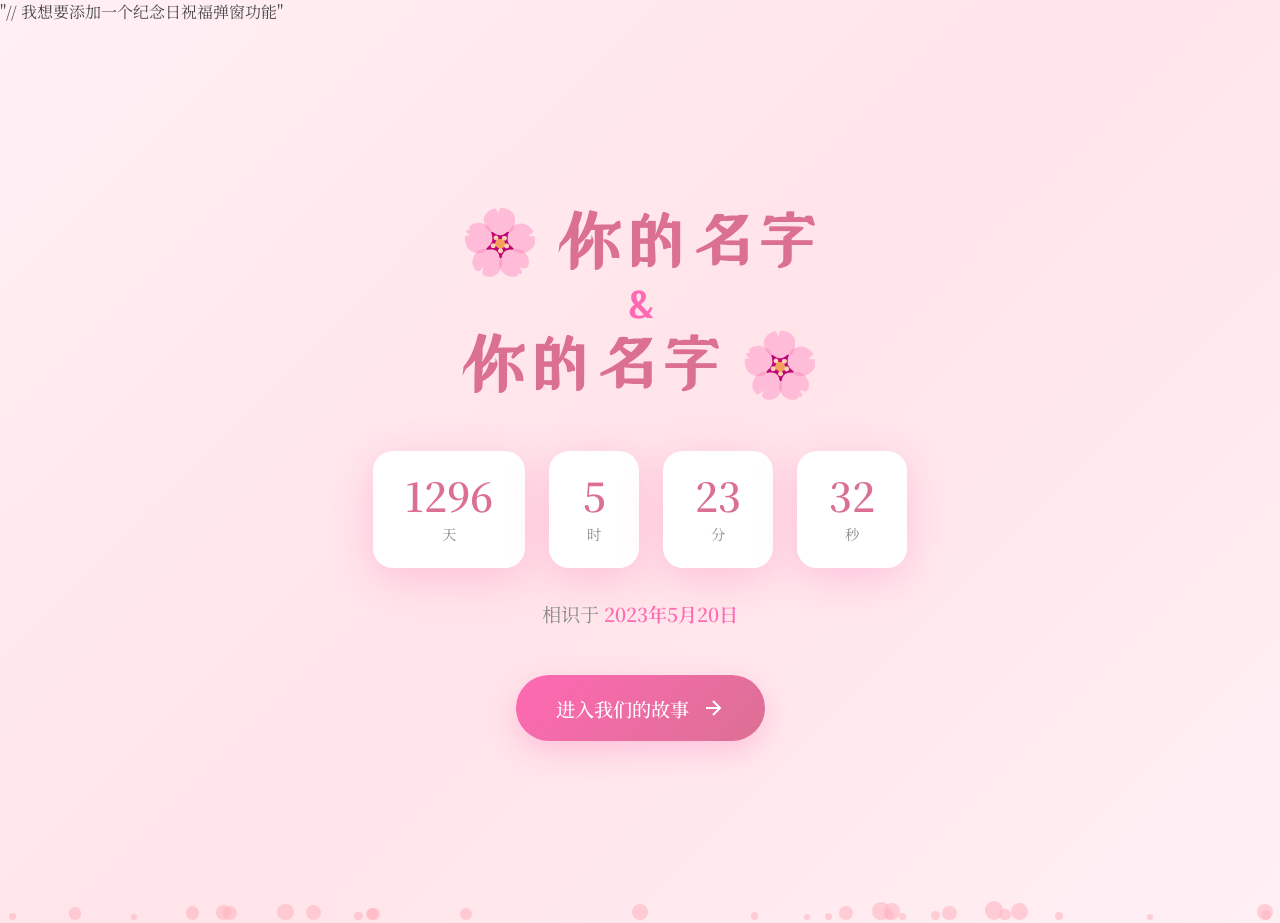
==== index.html @ a3012144 "first committed" ====
<!DOCTYPE html>
<html lang="zh-CN">
<head>
    <meta charset="UTF-8">
    <meta name="viewport" content="width=device-width, initial-scale=1.0">
"// 我想要添加一个纪念日祝福弹窗功能" 

    <title>我们的故事 💕</title>
    <link rel="stylesheet" href="css/style.css">
    <link href="https://fonts.googleapis.com/css2?family=Noto+Serif+SC:wght@400;600&family=ZCOOL+XiaoWei&display=swap" rel="stylesheet">
</head>
<body>
    <!-- 粒子背景 -->
    <div class="particles" id="particles"></div>

    <!-- 主页面容器 -->
    <main class="home">
        <div class="home-content">
            <!-- 标题 -->
            <h1 class="title">
                <span class="title-name">🌸 你的名字</span>
                <span class="title-heart">&</span>
                <span class="title-name">你的名字 🌸</span>
            </h1>

            <!-- 纪念日倒计时 -->
            <div class="countdown" id="countdown">
                <div class="countdown-item">
                    <span class="countdown-number" id="days">0</span>
                    <span class="countdown-label">天</span>
                </div>
                <div class="countdown-item">
                    <span class="countdown-number" id="hours">0</span>
                    <span class="countdown-label">时</span>
                </div>
                <div class="countdown-item">
                    <span class="countdown-number" id="minutes">0</span>
                    <span class="countdown-label">分</span>
                </div>
                <div class="countdown-item">
                    <span class="countdown-number" id="seconds">0</span>
                    <span class="countdown-label">秒</span>
                </div>
            </div>

            <!-- 纪念日文字 -->
            <p class="since-text">相识于 <span class="highlight">2023年5月20日</span></p>

            <!-- 入口按钮 -->
            <a href="timeline.html" class="entry-btn">
                <span>进入我们的故事</span>
                <svg class="btn-arrow" viewBox="0 0 24 24" fill="none" stroke="currentColor" stroke-width="2">
                    <path d="M5 12h14M12 5l7 7-7 7"/>
                </svg>
            </a>
        </div>
    </main>

    <script src="https://cdnjs.cloudflare.com/ajax/libs/gsap/3.12.5/gsap.min.js"></script>
    <script src="js/main.js"></script>
    <script>
        // 设置你们的纪念日（修改这个日期）
        const anniversaryDate = new Date('2023-05-20');

        // 初始化倒计时
        initCountdown(anniversaryDate);

        // 初始化粒子
        initParticles();
    </script>
</body>
</html>
---- css/style.css ----
/* ============================================
   浪漫情侣网站 - 粉色优雅主题
   ============================================ */

/* CSS 变量 - 统一配色 */
:root {
    --pink-light: #FFF0F5;
    --pink-soft: #FFB6C1;
    --pink-medium: #FF69B4;
    --pink-deep: #DB7093;
    --pink-dark: #C71585;
    --white: #FFFFFF;
    --text-dark: #4A4A4A;
    --text-light: #8B8B8B;
    --shadow-pink: rgba(255, 105, 180, 0.3);
}

/* 重置样式 */
* {
    margin: 0;
    padding: 0;
    box-sizing: border-box;
}

body {
    font-family: 'Noto Serif SC', serif;
    background: linear-gradient(135deg, #FFF0F5 0%, #FFE4E9 50%, #FFF0F5 100%);
    min-height: 100vh;
    color: var(--text-dark);
    overflow-x: hidden;
}

/* ============================================
   主页样式
   ============================================ */

.home {
    min-height: 100vh;
    display: flex;
    align-items: center;
    justify-content: center;
    position: relative;
    padding: 2rem;
}

.home-content {
    text-align: center;
    z-index: 10;
}

/* 标题 */
.title {
    font-family: 'ZCOOL XiaoWei', serif;
    font-size: clamp(2rem, 6vw, 4rem);
    color: var(--pink-deep);
    margin-bottom: 3rem;
    display: flex;
    flex-direction: column;
    gap: 0.5rem;
    opacity: 0;
}

.title-heart {
    font-size: 2rem;
    color: var(--pink-medium);
    animation: heartbeat 1.5s ease-in-out infinite;
}

/* 倒计时 */
.countdown {
    display: flex;
    justify-content: center;
    gap: 1.5rem;
    margin-bottom: 2rem;
    opacity: 0;
}

.countdown-item {
    display: flex;
    flex-direction: column;
    align-items: center;
    background: var(--white);
    padding: 1.5rem 2rem;
    border-radius: 20px;
    box-shadow: 0 10px 40px var(--shadow-pink);
    min-width: 90px;
}

.countdown-number {
    font-size: 2.5rem;
    font-weight: 600;
    color: var(--pink-deep);
    line-height: 1;
}

.countdown-label {
    font-size: 0.9rem;
    color: var(--text-light);
    margin-top: 0.5rem;
}

/* 纪念日文字 */
.since-text {
    font-size: 1.2rem;
    color: var(--text-light);
    margin-bottom: 3rem;
    opacity: 0;
}

.highlight {
    color: var(--pink-medium);
    font-weight: 600;
}

/* 入口按钮 */
.entry-btn {
    display: inline-flex;
    align-items: center;
    gap: 0.75rem;
    background: linear-gradient(135deg, var(--pink-medium), var(--pink-deep));
    color: var(--white);
    text-decoration: none;
    padding: 1.2rem 2.5rem;
    border-radius: 50px;
    font-size: 1.2rem;
    font-weight: 500;
    box-shadow: 0 10px 30px var(--shadow-pink);
    transition: all 0.3s ease;
    opacity: 0;
}

.entry-btn:hover {
    transform: translateY(-3px);
    box-shadow: 0 15px 40px rgba(255, 105, 180, 0.5);
}

.entry-btn .btn-arrow {
    width: 24px;
    height: 24px;
    transition: transform 0.3s ease;
}

.entry-btn:hover .btn-arrow {
    transform: translateX(5px);
}

/* ============================================
   粒子背景
   ============================================ */

.particles {
    position: fixed;
    top: 0;
    left: 0;
    width: 100%;
    height: 100%;
    pointer-events: none;
    z-index: 1;
}

.particle {
    position: absolute;
    border-radius: 50%;
    background: var(--pink-soft);
    opacity: 0.6;
    animation: float 15s infinite ease-in-out;
}

@keyframes float {
    0%, 100% {
        transform: translateY(0) rotate(0deg);
        opacity: 0.6;
    }
    50% {
        transform: translateY(-100px) rotate(180deg);
        opacity: 0.3;
    }
}

/* ============================================
   心跳动画
   ============================================ */

@keyframes heartbeat {
    0%, 100% { transform: scale(1); }
    50% { transform: scale(1.2); }
}

/* ============================================
   响应式
   ============================================ */

@media (max-width: 768px) {
    .countdown {
        gap: 0.75rem;
        flex-wrap: wrap;
    }

    .countdown-item {
        padding: 1rem 1.5rem;
        min-width: 70px;
    }

    .countdown-number {
        font-size: 1.8rem;
    }

    .title {
        margin-bottom: 2rem;
    }

    .since-text {
        font-size: 1rem;
    }
}

/* ============================================
   时间轴页面样式
   ============================================ */

.timeline-page {
    min-height: 100vh;
    padding: 4rem 2rem;
}

.timeline-header {
    text-align: center;
    margin-bottom: 4rem;
}

.timeline-header h1 {
    font-family: 'ZCOOL XiaoWei', serif;
    font-size: clamp(2rem, 5vw, 3rem);
    color: var(--pink-deep);
    margin-bottom: 1rem;
    opacity: 0;
}

.timeline-header p {
    color: var(--text-light);
    font-size: 1.1rem;
    opacity: 0;
}

.back-btn {
    display: inline-flex;
    align-items: center;
    gap: 0.5rem;
    color: var(--pink-medium);
    text-decoration: none;
    font-size: 1rem;
    margin-bottom: 2rem;
    transition: color 0.3s;
    opacity: 0;
}

.back-btn:hover {
    color: var(--pink-deep);
}

/* 时间轴容器 */
.timeline {
    max-width: 800px;
    margin: 0 auto;
    position: relative;
    padding-left: 40px;
}

.timeline::before {
    content: '';
    position: absolute;
    left: 15px;
    top: 0;
    bottom: 0;
    width: 3px;
    background: linear-gradient(to bottom, var(--pink-soft), var(--pink-deep), var(--pink-soft));
    border-radius: 3px;
}

/* 时间节点 */
.timeline-item {
    position: relative;
    margin-bottom: 3rem;
    opacity: 0;
    transform: translateX(-30px);
}

.timeline-item::before {
    content: '💕';
    position: absolute;
    left: -40px;
    top: 0;
    width: 34px;
    height: 34px;
    background: var(--white);
    border-radius: 50%;
    display: flex;
    align-items: center;
    justify-content: center;
    box-shadow: 0 4px 15px var(--shadow-pink);
    font-size: 1rem;
}

.timeline-date {
    font-size: 0.9rem;
    color: var(--pink-medium);
    font-weight: 600;
    margin-bottom: 0.5rem;
}

.timeline-card {
    background: var(--white);
    padding: 1.5rem;
    border-radius: 20px;
    box-shadow: 0 10px 40px var(--shadow-pink);
    cursor: pointer;
    transition: all 0.3s ease;
}

.timeline-card:hover {
    transform: translateY(-5px);
    box-shadow: 0 15px 50px rgba(255, 105, 180, 0.4);
}

.timeline-card h3 {
    color: var(--pink-deep);
    font-size: 1.3rem;
    margin-bottom: 0.5rem;
}

.timeline-card p {
    color: var(--text-light);
    font-size: 0.95rem;
    line-height: 1.6;
}

.timeline-card .preview-image {
    width: 100%;
    height: 150px;
    object-fit: cover;
    border-radius: 12px;
    margin-bottom: 1rem;
}

/* ============================================
   详情模态框
   ============================================ */

.modal-overlay {
    position: fixed;
    top: 0;
    left: 0;
    width: 100%;
    height: 100%;
    background: rgba(0, 0, 0, 0.6);
    backdrop-filter: blur(5px);
    display: flex;
    align-items: center;
    justify-content: center;
    z-index: 1000;
    opacity: 0;
    visibility: hidden;
    transition: all 0.4s ease;
    padding: 2rem;
}

.modal-overlay.active {
    opacity: 1;
    visibility: visible;
}

.modal-content {
    background: var(--white);
    border-radius: 30px;
    max-width: 700px;
    width: 100%;
    max-height: 90vh;
    overflow-y: auto;
    padding: 2.5rem;
    position: relative;
    transform: scale(0.8) translateY(50px);
    transition: transform 0.4s ease;
}

.modal-overlay.active .modal-content {
    transform: scale(1) translateY(0);
}

.modal-close {
    position: absolute;
    top: 1.5rem;
    right: 1.5rem;
    width: 40px;
    height: 40px;
    border: none;
    background: var(--pink-light);
    border-radius: 50%;
    cursor: pointer;
    font-size: 1.5rem;
    color: var(--pink-deep);
    transition: all 0.3s;
    display: flex;
    align-items: center;
    justify-content: center;
}

.modal-close:hover {
    background: var(--pink-soft);
    transform: rotate(90deg);
}

.modal-image {
    width: 100%;
    height: 300px;
    object-fit: cover;
    border-radius: 20px;
    margin-bottom: 1.5rem;
}

.modal-date {
    color: var(--pink-medium);
    font-size: 0.9rem;
    font-weight: 600;
    margin-bottom: 0.5rem;
}

.modal-title {
    font-family: 'ZCOOL XiaoWei', serif;
    font-size: 1.8rem;
    color: var(--pink-deep);
    margin-bottom: 1rem;
}

.modal-text {
    color: var(--text-dark);
    font-size: 1.1rem;
    line-height: 1.8;
}

/* 音乐控制 */
.music-control {
    position: fixed;
    bottom: 2rem;
    right: 2rem;
    width: 50px;
    height: 50px;
    background: var(--white);
    border: none;
    border-radius: 50%;
    cursor: pointer;
    box-shadow: 0 5px 20px var(--shadow-pink);
    z-index: 100;
    display: flex;
    align-items: center;
    justify-content: center;
    font-size: 1.5rem;
    transition: all 0.3s;
}

.music-control:hover {
    transform: scale(1.1);
}

/* ============================================
   GSAP 动画状态类
   ============================================ */

.animate-in {
    opacity: 1 !important;
    transform: translateX(0) translateY(0) scale(1) !important;
}
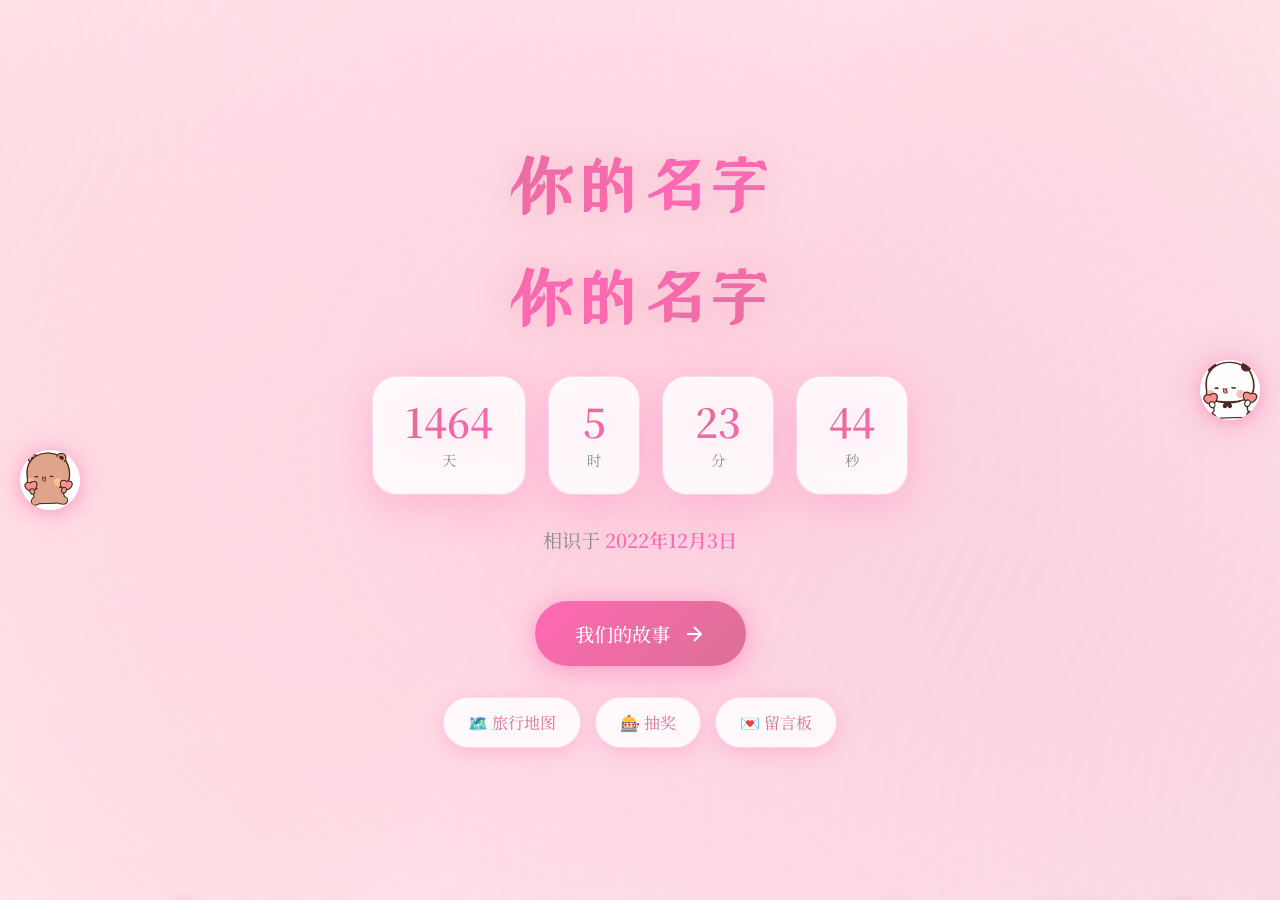
==== commit 87e7ece1: "美化界面" ====
--- a/index.html
+++ b/index.html
@@ -3,8 +3,6 @@
 <head>
     <meta charset="UTF-8">
     <meta name="viewport" content="width=device-width, initial-scale=1.0">
-"// 我想要添加一个纪念日祝福弹窗功能" 
-
     <title>我们的故事 💕</title>
     <link rel="stylesheet" href="css/style.css">
     <link href="https://fonts.googleapis.com/css2?family=Noto+Serif+SC:wght@400;600&family=ZCOOL+XiaoWei&display=swap" rel="stylesheet">
@@ -13,14 +11,25 @@
     <!-- 粒子背景 -->
     <div class="particles" id="particles"></div>
 
+    <!-- 动画图像 -->
+    <div class="floating-animations">
+        <div class="anim-img anim-left" id="anim1">
+            <img src="bubu.jpg" alt="动画1">
+            <audio id="sound1" src="bubu.mp3"></audio>
+        </div>
+        <div class="anim-img anim-right" id="anim2">
+            <img src="yier.jpg" alt="动画2">
+            <audio id="sound2" src="yier.mp3"></audio>
+        </div>
+    </div>
     <!-- 主页面容器 -->
     <main class="home">
         <div class="home-content">
             <!-- 标题 -->
             <h1 class="title">
-                <span class="title-name">🌸 你的名字</span>
+                <span class="title-name">你的名字</span>
                 <span class="title-heart">&</span>
-                <span class="title-name">你的名字 🌸</span>
+                <span class="title-name">你的名字</span>
             </h1>
 
             <!-- 纪念日倒计时 -->
@@ -44,15 +53,22 @@
             </div>
 
             <!-- 纪念日文字 -->
-            <p class="since-text">相识于 <span class="highlight">2023年5月20日</span></p>
+            <p class="since-text">相识于 <span class="highlight">2022年12月3日</span></p>
 
             <!-- 入口按钮 -->
             <a href="timeline.html" class="entry-btn">
-                <span>进入我们的故事</span>
+                <span>我们的故事</span>
                 <svg class="btn-arrow" viewBox="0 0 24 24" fill="none" stroke="currentColor" stroke-width="2">
                     <path d="M5 12h14M12 5l7 7-7 7"/>
                 </svg>
             </a>
+
+            <!-- 导航入口 -->
+            <nav class="home-nav">
+                <a href="map.html" class="nav-btn">🗺️ 旅行地图</a>
+                <a href="lottery.html" class="nav-btn">🎰 抽奖</a>
+                <a href="guestbook.html" class="nav-btn">💌 留言板</a>
+            </nav>
         </div>
     </main>
 
@@ -60,13 +76,24 @@
     <script src="js/main.js"></script>
     <script>
         // 设置你们的纪念日（修改这个日期）
-        const anniversaryDate = new Date('2023-05-20');
+        const anniversaryDate = new Date('2022-12-03');
 
         // 初始化倒计时
         initCountdown(anniversaryDate);
 
         // 初始化粒子
         initParticles();
+
+        // 动画图像点击音效
+        document.querySelectorAll('.anim-img').forEach(img => {
+            img.addEventListener('click', () => {
+                const audio = img.querySelector('audio');
+                if (audio) {
+                    audio.currentTime = 0;
+                    audio.play().catch(() => {});
+                }
+            });
+        });
     </script>
 </body>
 </html>
--- a/css/style.css
+++ b/css/style.css
@@ -25,9 +25,34 @@
 body {
     font-family: 'Noto Serif SC', serif;
     background: linear-gradient(135deg, #FFF0F5 0%, #FFE4E9 50%, #FFF0F5 100%);
+    background-attachment: fixed;
     min-height: 100vh;
     color: var(--text-dark);
     overflow-x: hidden;
+    position: relative;
+}
+
+/* 背景浪漫光晕 */
+body::before {
+    content: '';
+    position: fixed;
+    top: -50%;
+    left: -50%;
+    width: 200%;
+    height: 200%;
+    background:
+        radial-gradient(circle at 20% 30%, rgba(255, 182, 193, 0.3) 0%, transparent 40%),
+        radial-gradient(circle at 80% 70%, rgba(219, 112, 147, 0.2) 0%, transparent 40%),
+        radial-gradient(circle at 50% 50%, rgba(255, 105, 180, 0.15) 0%, transparent 50%);
+    animation: ambientGlow 15s ease-in-out infinite;
+    pointer-events: none;
+    z-index: 0;
+}
+
+@keyframes ambientGlow {
+    0%, 100% { transform: translate(0, 0) rotate(0deg); }
+    33% { transform: translate(2%, 1%) rotate(1deg); }
+    66% { transform: translate(-1%, 2%) rotate(-1deg); }
 }
 
 /* ============================================
@@ -41,6 +66,7 @@
     justify-content: center;
     position: relative;
     padding: 2rem;
+    z-index: 10;
 }
 
 .home-content {
@@ -52,12 +78,16 @@
 .title {
     font-family: 'ZCOOL XiaoWei', serif;
     font-size: clamp(2rem, 6vw, 4rem);
-    color: var(--pink-deep);
+    background: linear-gradient(135deg, var(--pink-deep), var(--pink-medium), var(--pink-deep));
+    -webkit-background-clip: text;
+    -webkit-text-fill-color: transparent;
+    background-clip: text;
     margin-bottom: 3rem;
     display: flex;
     flex-direction: column;
     gap: 0.5rem;
     opacity: 0;
+    filter: drop-shadow(0 0 20px rgba(219, 112, 147, 0.3));
 }
 
 .title-heart {
@@ -79,18 +109,45 @@
     display: flex;
     flex-direction: column;
     align-items: center;
-    background: var(--white);
+    background: rgba(255, 255, 255, 0.85);
+    backdrop-filter: blur(10px);
+    -webkit-backdrop-filter: blur(10px);
     padding: 1.5rem 2rem;
-    border-radius: 20px;
-    box-shadow: 0 10px 40px var(--shadow-pink);
+    border-radius: 24px;
+    box-shadow:
+        0 10px 40px var(--shadow-pink),
+        0 0 0 1px rgba(255, 255, 255, 0.5),
+        inset 0 1px 0 rgba(255, 255, 255, 0.8);
     min-width: 90px;
+    position: relative;
+    overflow: hidden;
+}
+
+.countdown-item::before {
+    content: '';
+    position: absolute;
+    top: 0;
+    left: -100%;
+    width: 100%;
+    height: 100%;
+    background: linear-gradient(90deg, transparent, rgba(255, 255, 255, 0.4), transparent);
+    animation: shimmer 3s infinite;
+}
+
+@keyframes shimmer {
+    0% { left: -100%; }
+    50%, 100% { left: 100%; }
 }
 
 .countdown-number {
     font-size: 2.5rem;
     font-weight: 600;
-    color: var(--pink-deep);
+    background: linear-gradient(135deg, var(--pink-deep), var(--pink-medium));
+    -webkit-background-clip: text;
+    -webkit-text-fill-color: transparent;
+    background-clip: text;
     line-height: 1;
+    text-shadow: 0 0 30px rgba(255, 105, 180, 0.3);
 }
 
 .countdown-label {
@@ -124,14 +181,35 @@
     border-radius: 50px;
     font-size: 1.2rem;
     font-weight: 500;
-    box-shadow: 0 10px 30px var(--shadow-pink);
+    box-shadow:
+        0 10px 30px var(--shadow-pink),
+        0 0 20px rgba(255, 105, 180, 0.3);
     transition: all 0.3s ease;
     opacity: 0;
+    position: relative;
+    overflow: hidden;
+}
+
+.entry-btn::before {
+    content: '';
+    position: absolute;
+    top: 0;
+    left: -100%;
+    width: 100%;
+    height: 100%;
+    background: linear-gradient(90deg, transparent, rgba(255, 255, 255, 0.3), transparent);
+    transition: left 0.5s ease;
 }
 
 .entry-btn:hover {
     transform: translateY(-3px);
-    box-shadow: 0 15px 40px rgba(255, 105, 180, 0.5);
+    box-shadow:
+        0 15px 40px rgba(255, 105, 180, 0.5),
+        0 0 40px rgba(255, 105, 180, 0.4);
+}
+
+.entry-btn:hover::before {
+    left: 100%;
 }
 
 .entry-btn .btn-arrow {
@@ -161,9 +239,10 @@
 .particle {
     position: absolute;
     border-radius: 50%;
-    background: var(--pink-soft);
-    opacity: 0.6;
+    background: linear-gradient(135deg, var(--pink-soft), var(--pink-medium));
+    opacity: 0.5;
     animation: float 15s infinite ease-in-out;
+    box-shadow: 0 0 10px var(--pink-soft), 0 0 20px rgba(255, 182, 193, 0.3);
 }
 
 @keyframes float {
@@ -243,19 +322,41 @@
 }
 
 .back-btn {
+    position: fixed;
+    top: 2rem;
+    left: 2rem;
     display: inline-flex;
     align-items: center;
     gap: 0.5rem;
-    color: var(--pink-medium);
+    background: rgba(255, 255, 255, 0.9);
+    backdrop-filter: blur(10px);
+    -webkit-backdrop-filter: blur(10px);
+    color: var(--pink-deep);
     text-decoration: none;
-    font-size: 1rem;
-    margin-bottom: 2rem;
-    transition: color 0.3s;
+    font-size: 0.95rem;
+    padding: 0.8rem 1.5rem;
+    border-radius: 50px;
+    box-shadow:
+        0 5px 25px var(--shadow-pink),
+        0 0 0 1px rgba(255, 255, 255, 0.5);
+    transition: all 0.3s ease;
+    z-index: 100;
     opacity: 0;
 }
 
 .back-btn:hover {
-    color: var(--pink-deep);
+    transform: translateY(-3px);
+    box-shadow: 0 10px 35px rgba(255, 105, 180, 0.4);
+    background: var(--pink-light);
+}
+
+.back-btn span {
+    font-size: 1.2rem;
+    transition: transform 0.3s ease;
+}
+
+.back-btn:hover span {
+    transform: translateX(-3px);
 }
 
 /* 时间轴容器 */
@@ -309,17 +410,23 @@
 }
 
 .timeline-card {
-    background: var(--white);
+    background: rgba(255, 255, 255, 0.9);
+    backdrop-filter: blur(10px);
+    -webkit-backdrop-filter: blur(10px);
     padding: 1.5rem;
-    border-radius: 20px;
-    box-shadow: 0 10px 40px var(--shadow-pink);
+    border-radius: 24px;
+    box-shadow:
+        0 10px 40px var(--shadow-pink),
+        0 0 0 1px rgba(255, 255, 255, 0.5);
     cursor: pointer;
     transition: all 0.3s ease;
 }
 
 .timeline-card:hover {
     transform: translateY(-5px);
-    box-shadow: 0 15px 50px rgba(255, 105, 180, 0.4);
+    box-shadow:
+        0 15px 50px rgba(255, 105, 180, 0.4),
+        0 0 30px rgba(255, 182, 193, 0.3);
 }
 
 .timeline-card h3 {
@@ -370,7 +477,9 @@
 }
 
 .modal-content {
-    background: var(--white);
+    background: rgba(255, 255, 255, 0.95);
+    backdrop-filter: blur(20px);
+    -webkit-backdrop-filter: blur(20px);
     border-radius: 30px;
     max-width: 700px;
     width: 100%;
@@ -380,6 +489,9 @@
     position: relative;
     transform: scale(0.8) translateY(50px);
     transition: transform 0.4s ease;
+    box-shadow:
+        0 25px 80px rgba(219, 112, 147, 0.3),
+        0 0 0 1px rgba(255, 255, 255, 0.5);
 }
 
 .modal-overlay.active .modal-content {
@@ -393,7 +505,8 @@
     width: 40px;
     height: 40px;
     border: none;
-    background: var(--pink-light);
+    background: linear-gradient(135deg, var(--pink-light), var(--pink-soft));
+    box-shadow: 0 4px 15px var(--shadow-pink);
     border-radius: 50%;
     cursor: pointer;
     font-size: 1.5rem;
@@ -468,4 +581,763 @@
 .animate-in {
     opacity: 1 !important;
     transform: translateX(0) translateY(0) scale(1) !important;
+}
+
+/* ============================================
+   主页导航
+   ============================================ */
+
+.home-nav {
+    display: flex;
+    justify-content: center;
+    gap: 1rem;
+    margin-top: 2rem;
+    flex-wrap: wrap;
+    opacity: 0;
+}
+
+.nav-btn {
+    display: inline-flex;
+    align-items: center;
+    gap: 0.5rem;
+    background: rgba(255, 255, 255, 0.85);
+    backdrop-filter: blur(10px);
+    -webkit-backdrop-filter: blur(10px);
+    color: var(--pink-deep);
+    text-decoration: none;
+    padding: 0.8rem 1.5rem;
+    border-radius: 30px;
+    font-size: 1rem;
+    box-shadow:
+        0 5px 20px var(--shadow-pink),
+        0 0 0 1px rgba(255, 255, 255, 0.5);
+    transition: all 0.3s ease;
+}
+
+.nav-btn:hover {
+    transform: translateY(-3px);
+    box-shadow:
+        0 10px 30px rgba(255, 105, 180, 0.4),
+        0 0 20px rgba(255, 182, 193, 0.3);
+    background: var(--pink-light);
+}
+
+/* ============================================
+   旅行地图页面
+   ============================================ */
+
+.map-page {
+    min-height: 100vh;
+    padding: 6rem 2rem 4rem;
+}
+
+.map-header {
+    text-align: center;
+    margin-bottom: 2rem;
+}
+
+.map-header h1 {
+    font-family: 'ZCOOL XiaoWei', serif;
+    font-size: clamp(2rem, 5vw, 3rem);
+    color: var(--pink-deep);
+    margin-bottom: 1rem;
+    opacity: 0;
+}
+
+.map-header p {
+    color: var(--text-light);
+    font-size: 1.1rem;
+    opacity: 0;
+}
+
+.map-container {
+    max-width: 1000px;
+    margin: 0 auto;
+    display: grid;
+    grid-template-columns: 1fr 300px;
+    gap: 2rem;
+    opacity: 0;
+}
+
+.echarts-map {
+    background: var(--white);
+    border-radius: 20px;
+    padding: 1rem;
+    box-shadow: 0 10px 40px var(--shadow-pink);
+    width: 100%;
+    height: 500px;
+    position: relative;
+}
+
+.back-to-china {
+    position: absolute;
+    top: 1rem;
+    left: 1rem;
+    background: var(--white);
+    color: var(--pink-deep);
+    padding: 0.6rem 1.2rem;
+    border-radius: 25px;
+    font-size: 0.9rem;
+    cursor: pointer;
+    box-shadow: 0 5px 20px var(--shadow-pink);
+    z-index: 10;
+    opacity: 0;
+    visibility: hidden;
+    transition: all 0.3s ease;
+}
+
+.back-to-china.visible {
+    opacity: 1;
+    visibility: visible;
+}
+
+.back-to-china:hover {
+    background: var(--pink-light);
+    transform: translateY(-2px);
+}
+
+.city-list {
+    background: var(--white);
+    border-radius: 20px;
+    padding: 1.5rem;
+    box-shadow: 0 10px 40px var(--shadow-pink);
+    height: fit-content;
+}
+
+.city-list h3 {
+    color: var(--pink-deep);
+    font-size: 1.2rem;
+    margin-bottom: 1rem;
+}
+
+.city-tags {
+    display: flex;
+    flex-wrap: wrap;
+    gap: 0.5rem;
+}
+
+.city-tag {
+    display: inline-flex;
+    align-items: center;
+    gap: 0.3rem;
+    background: var(--pink-light);
+    color: var(--pink-deep);
+    padding: 0.5rem 1rem;
+    border-radius: 20px;
+    font-size: 0.9rem;
+    cursor: pointer;
+    transition: all 0.3s ease;
+}
+
+.city-tag:hover {
+    background: var(--pink-soft);
+    transform: scale(1.05);
+}
+
+.city-tag[data-empty="true"] {
+    opacity: 0.5;
+    background: var(--white);
+}
+
+.modal-gallery {
+    width: 100%;
+    height: 250px;
+    overflow: hidden;
+    border-radius: 20px;
+    margin-bottom: 1rem;
+}
+
+@media (max-width: 768px) {
+    .map-container {
+        grid-template-columns: 1fr;
+    }
+
+    .city-list {
+        order: -1;
+    }
+
+    .echarts-map {
+        height: 400px;
+    }
+}
+
+/* ============================================
+   抽奖页面
+   ============================================ */
+
+.lottery-page {
+    min-height: 100vh;
+    padding: 4rem 2rem;
+    text-align: center;
+}
+
+.lottery-header {
+    margin-bottom: 2rem;
+}
+
+.lottery-header h1 {
+    font-family: 'ZCOOL XiaoWei', serif;
+    font-size: clamp(2rem, 5vw, 3rem);
+    color: var(--pink-deep);
+    margin-bottom: 1rem;
+    opacity: 0;
+}
+
+.lottery-header p {
+    color: var(--text-light);
+    font-size: 1.1rem;
+    margin-bottom: 1rem;
+    opacity: 0;
+}
+
+.chance-counter {
+    background: rgba(255, 255, 255, 0.85);
+    backdrop-filter: blur(10px);
+    -webkit-backdrop-filter: blur(10px);
+    display: inline-block;
+    padding: 0.8rem 2rem;
+    border-radius: 30px;
+    font-size: 1.1rem;
+    color: var(--pink-deep);
+    box-shadow:
+        0 5px 20px var(--shadow-pink),
+        0 0 0 1px rgba(255, 255, 255, 0.5);
+    margin-bottom: 2rem;
+    opacity: 0;
+}
+
+.chance-counter span {
+    font-weight: 600;
+    font-size: 1.5rem;
+}
+
+.lottery-container {
+    display: flex;
+    flex-direction: column;
+    align-items: center;
+    gap: 2rem;
+    margin-bottom: 3rem;
+    opacity: 0;
+    position: relative;
+}
+
+/* 指针 - 固定在顶部，指向下方的转盘 */
+.wheel-pointer {
+    position: absolute;
+    top: 0;
+    left: 50%;
+    transform: translateX(-50%);
+    z-index: 10;
+    /* 使用CSS绘制三角形指针，向下指 */
+    width: 0;
+    height: 0;
+    border-left: 18px solid transparent;
+    border-right: 18px solid transparent;
+    border-top: 40px solid var(--pink-deep);
+    filter: drop-shadow(0 3px 5px rgba(0,0,0,0.3));
+}
+
+/* 外环容器 - 固定 */
+.wheel-outer {
+    width: 320px;
+    height: 320px;
+    border-radius: 50%;
+    background: linear-gradient(135deg, var(--pink-medium), var(--pink-deep));
+    display: flex;
+    align-items: center;
+    justify-content: center;
+    box-shadow:
+        0 10px 40px var(--shadow-pink),
+        0 0 60px rgba(255, 105, 180, 0.4),
+        inset 0 2px 10px rgba(255, 255, 255, 0.3);
+    position: relative;
+    margin-top: 40px;
+}
+
+/* 内环转盘 - 纯色背景 */
+.wheel-inner {
+    width: 280px;
+    height: 280px;
+    border-radius: 50%;
+    background: var(--pink-light);
+    position: relative;
+    box-shadow: inset 0 0 30px rgba(0,0,0,0.1);
+}
+
+/* 中心装饰圆 */
+.wheel-center {
+    position: absolute;
+    width: 70px;
+    height: 70px;
+    background: var(--white);
+    border-radius: 50%;
+    top: 50%;
+    left: 50%;
+    transform: translate(-50%, -50%);
+    z-index: 2;
+    box-shadow: 0 3px 10px rgba(0,0,0,0.15);
+}
+
+/* 扇形文字容器 */
+.s {
+    position: absolute;
+    width: 100%;
+    height: 100%;
+    z-index: 1;
+}
+
+/* 每个扇形文字 - JS控制位置 */
+.wheel-segment {
+    position: absolute;
+    width: 70px;
+    display: flex;
+    align-items: center;
+    justify-content: center;
+    font-size: 0.7rem;
+    color: var(--pink-deep);
+    text-align: center;
+    line-height: 1.2;
+}
+
+.lottery-btn {
+    background: linear-gradient(135deg, var(--pink-medium), var(--pink-deep));
+    color: var(--white);
+    border: none;
+    padding: 1rem 3rem;
+    border-radius: 50px;
+    font-size: 1.2rem;
+    font-weight: 500;
+    cursor: pointer;
+    box-shadow: 0 10px 30px var(--shadow-pink);
+    transition: all 0.3s ease;
+}
+
+.lottery-btn:hover {
+    transform: translateY(-3px);
+    box-shadow: 0 15px 40px rgba(255, 105, 180, 0.5);
+}
+
+.lottery-btn:disabled {
+    opacity: 0.5;
+    cursor: not-allowed;
+    transform: none;
+}
+
+.prize-config {
+    max-width: 600px;
+    margin: 0 auto 3rem;
+    background: rgba(255, 255, 255, 0.85);
+    backdrop-filter: blur(10px);
+    -webkit-backdrop-filter: blur(10px);
+    border-radius: 24px;
+    padding: 1.5rem;
+    box-shadow:
+        0 10px 40px var(--shadow-pink),
+        0 0 0 1px rgba(255, 255, 255, 0.5);
+    text-align: left;
+    opacity: 0;
+}
+
+.prize-config h3 {
+    color: var(--pink-deep);
+    font-size: 1.1rem;
+    margin-bottom: 1rem;
+}
+
+.prize-list {
+    display: flex;
+    flex-wrap: wrap;
+    gap: 0.5rem;
+}
+
+.prize-item {
+    background: linear-gradient(135deg, rgba(255, 240, 245, 0.9), rgba(255, 230, 235, 0.9));
+    padding: 0.5rem 1rem;
+    border-radius: 20px;
+    font-size: 0.9rem;
+    color: var(--text-dark);
+    outline: none;
+    transition: all 0.3s;
+    border: 1px solid rgba(255, 182, 193, 0.3);
+}
+
+.prize-item:focus {
+    background: var(--pink-soft);
+}
+
+.lottery-history {
+    max-width: 600px;
+    margin: 0 auto;
+    background: rgba(255, 255, 255, 0.85);
+    backdrop-filter: blur(10px);
+    -webkit-backdrop-filter: blur(10px);
+    border-radius: 24px;
+    padding: 1.5rem;
+    box-shadow:
+        0 10px 40px var(--shadow-pink),
+        0 0 0 1px rgba(255, 255, 255, 0.5);
+    text-align: left;
+    opacity: 0;
+}
+
+.lottery-history h3 {
+    color: var(--pink-deep);
+    font-size: 1.1rem;
+    margin-bottom: 1rem;
+}
+
+.lottery-history ul {
+    list-style: none;
+}
+
+.lottery-history li {
+    padding: 0.8rem 0;
+    border-bottom: 1px solid var(--pink-light);
+    color: var(--text-dark);
+    display: flex;
+    justify-content: space-between;
+    align-items: center;
+}
+
+.lottery-history li:last-child {
+    border-bottom: none;
+}
+
+.history-empty {
+    color: var(--text-light);
+    font-style: italic;
+    justify-content: center !important;
+}
+
+.history-prize {
+    color: var(--pink-deep);
+    font-weight: 600;
+}
+
+.history-time {
+    color: var(--text-light);
+    font-size: 0.85rem;
+}
+
+.prize-result {
+    text-align: center;
+    padding: 3rem;
+}
+
+.prize-emoji {
+    font-size: 5rem;
+    margin-bottom: 1rem;
+}
+
+.prize-title {
+    font-family: 'ZCOOL XiaoWei', serif;
+    font-size: 1.5rem;
+    color: var(--text-light);
+    margin-bottom: 1rem;
+}
+
+.prize-name {
+    font-size: 2rem;
+    color: var(--pink-deep);
+    font-weight: 600;
+    margin-bottom: 2rem;
+}
+
+.prize-close {
+    position: static;
+    margin: 0 auto;
+    width: auto;
+    height: auto;
+    padding: 0.8rem 2rem;
+    font-size: 1rem;
+}
+
+/* ============================================
+   留言板页面
+   ============================================ */
+
+.guestbook-page {
+    min-height: 100vh;
+    padding: 4rem 2rem;
+    max-width: 700px;
+    margin: 0 auto;
+}
+
+.guestbook-header {
+    text-align: center;
+    margin-bottom: 3rem;
+}
+
+.guestbook-header h1 {
+    font-family: 'ZCOOL XiaoWei', serif;
+    font-size: clamp(2rem, 5vw, 3rem);
+    color: var(--pink-deep);
+    margin-bottom: 1rem;
+    opacity: 0;
+}
+
+.guestbook-header p {
+    color: var(--text-light);
+    font-size: 1.1rem;
+    opacity: 0;
+}
+
+.message-form {
+    background: rgba(255, 255, 255, 0.85);
+    backdrop-filter: blur(10px);
+    -webkit-backdrop-filter: blur(10px);
+    border-radius: 25px;
+    padding: 2rem;
+    box-shadow:
+        0 10px 40px var(--shadow-pink),
+        0 0 0 1px rgba(255, 255, 255, 0.5);
+    margin-bottom: 3rem;
+    opacity: 0;
+}
+
+.form-group {
+    margin-bottom: 1.5rem;
+}
+
+.form-group input,
+.form-group textarea {
+    width: 100%;
+    padding: 1rem;
+    border: 2px solid var(--pink-light);
+    border-radius: 15px;
+    font-family: inherit;
+    font-size: 1rem;
+    color: var(--text-dark);
+    transition: all 0.3s;
+    resize: none;
+    background: rgba(255, 255, 255, 0.8);
+}
+
+.form-group input:focus,
+.form-group textarea:focus {
+    outline: none;
+    border-color: var(--pink-medium);
+    box-shadow: 0 0 20px rgba(255, 105, 180, 0.2);
+}
+
+.form-group textarea {
+    min-height: 120px;
+}
+
+.char-count {
+    text-align: right;
+    font-size: 0.85rem;
+    color: var(--text-light);
+    margin-top: 0.5rem;
+}
+
+.form-actions {
+    display: flex;
+    justify-content: space-between;
+    align-items: center;
+    flex-wrap: wrap;
+    gap: 1rem;
+}
+
+.mood-select {
+    display: flex;
+    align-items: center;
+    gap: 0.5rem;
+    font-size: 0.95rem;
+    color: var(--text-dark);
+}
+
+.mood-icons {
+    display: flex;
+    gap: 0.3rem;
+}
+
+.mood-icon {
+    font-size: 1.5rem;
+    cursor: pointer;
+    transition: all 0.3s;
+    opacity: 0.5;
+}
+
+.mood-icon:hover,
+.mood-icon.active {
+    opacity: 1;
+    transform: scale(1.2);
+}
+
+.mood-icon.active {
+    filter: drop-shadow(0 0 5px var(--pink-medium));
+}
+
+.submit-btn {
+    background: linear-gradient(135deg, var(--pink-medium), var(--pink-deep));
+    color: var(--white);
+    border: none;
+    padding: 0.8rem 2rem;
+    border-radius: 25px;
+    font-size: 1rem;
+    cursor: pointer;
+    box-shadow:
+        0 5px 20px var(--shadow-pink),
+        0 0 15px rgba(255, 105, 180, 0.3);
+    transition: all 0.3s ease;
+}
+
+.submit-btn:hover {
+    transform: translateY(-2px);
+    box-shadow:
+        0 10px 30px rgba(255, 105, 180, 0.5),
+        0 0 25px rgba(255, 105, 180, 0.4);
+}
+
+.messages-container {
+    background: rgba(255, 255, 255, 0.85);
+    backdrop-filter: blur(10px);
+    -webkit-backdrop-filter: blur(10px);
+    border-radius: 25px;
+    padding: 2rem;
+    box-shadow:
+        0 10px 40px var(--shadow-pink),
+        0 0 0 1px rgba(255, 255, 255, 0.5);
+    opacity: 0;
+}
+
+.messages-container h3 {
+    color: var(--pink-deep);
+    font-size: 1.2rem;
+    margin-bottom: 1.5rem;
+}
+
+.message-count {
+    color: var(--text-light);
+    font-weight: normal;
+}
+
+.messages-list {
+    display: flex;
+    flex-direction: column;
+    gap: 1.5rem;
+}
+
+.message-card {
+    background: rgba(255, 240, 245, 0.8);
+    backdrop-filter: blur(10px);
+    -webkit-backdrop-filter: blur(10px);
+    border-radius: 20px;
+    padding: 1.5rem;
+    transition: all 0.3s;
+    border: 1px solid rgba(255, 182, 193, 0.3);
+}
+
+.message-card:hover {
+    transform: translateY(-3px);
+    box-shadow:
+        0 10px 30px var(--shadow-pink),
+        0 0 20px rgba(255, 182, 193, 0.3);
+}
+
+.loading-messages,
+.no-messages,
+.error-messages {
+    text-align: center;
+    padding: 3rem;
+    color: var(--text-light);
+    font-size: 1.1rem;
+}
+
+.error-messages {
+    color: var(--pink-deep);
+}
+
+.message-header {
+    display: flex;
+    align-items: center;
+    gap: 0.75rem;
+    margin-bottom: 0.75rem;
+    flex-wrap: wrap;
+}
+
+.message-author {
+    font-weight: 600;
+    color: var(--pink-deep);
+}
+
+.message-mood {
+    font-size: 1.2rem;
+}
+
+.message-time {
+    color: var(--text-light);
+    font-size: 0.85rem;
+    margin-left: auto;
+}
+
+.message-content {
+    color: var(--text-dark);
+    line-height: 1.7;
+}
+
+/* ============================================
+   浮动动画图像
+   ============================================ */
+.floating-animations {
+    position: fixed;
+    top: 0;
+    left: 0;
+    width: 100%;
+    height: 100%;
+    pointer-events: none;
+    z-index: 5;
+}
+
+.anim-img {
+    position: absolute;
+    cursor: pointer;
+    pointer-events: auto;
+    transition: transform 0.3s ease;
+}
+
+.anim-img:hover {
+    transform: scale(1.1);
+}
+
+.anim-img img {
+    width: 60px;
+    height: 60px;
+    border-radius: 50%;
+    box-shadow:
+        0 4px 15px var(--shadow-pink),
+        0 0 20px rgba(255, 182, 193, 0.5),
+        0 0 40px rgba(255, 105, 180, 0.3);
+    object-fit: cover;
+    transition: all 0.3s ease;
+}
+
+.anim-img:hover img {
+    box-shadow:
+        0 8px 25px var(--shadow-pink),
+        0 0 30px rgba(255, 182, 193, 0.7),
+        0 0 50px rgba(255, 105, 180, 0.5);
+}
+
+.anim-left {
+    left: 20px;
+    top: 50%;
+    animation: floatLeft 3s ease-in-out infinite;
+}
+
+.anim-right {
+    right: 20px;
+    top: 40%;
+    animation: floatRight 4s ease-in-out infinite;
+}
+
+@keyframes floatLeft {
+    0%, 100% { transform: translateY(0) rotate(-5deg); }
+    50% { transform: translateY(-20px) rotate(5deg); }
+}
+
+@keyframes floatRight {
+    0%, 100% { transform: translateY(0) rotate(5deg); }
+    50% { transform: translateY(-25px) rotate(-5deg); }
 }
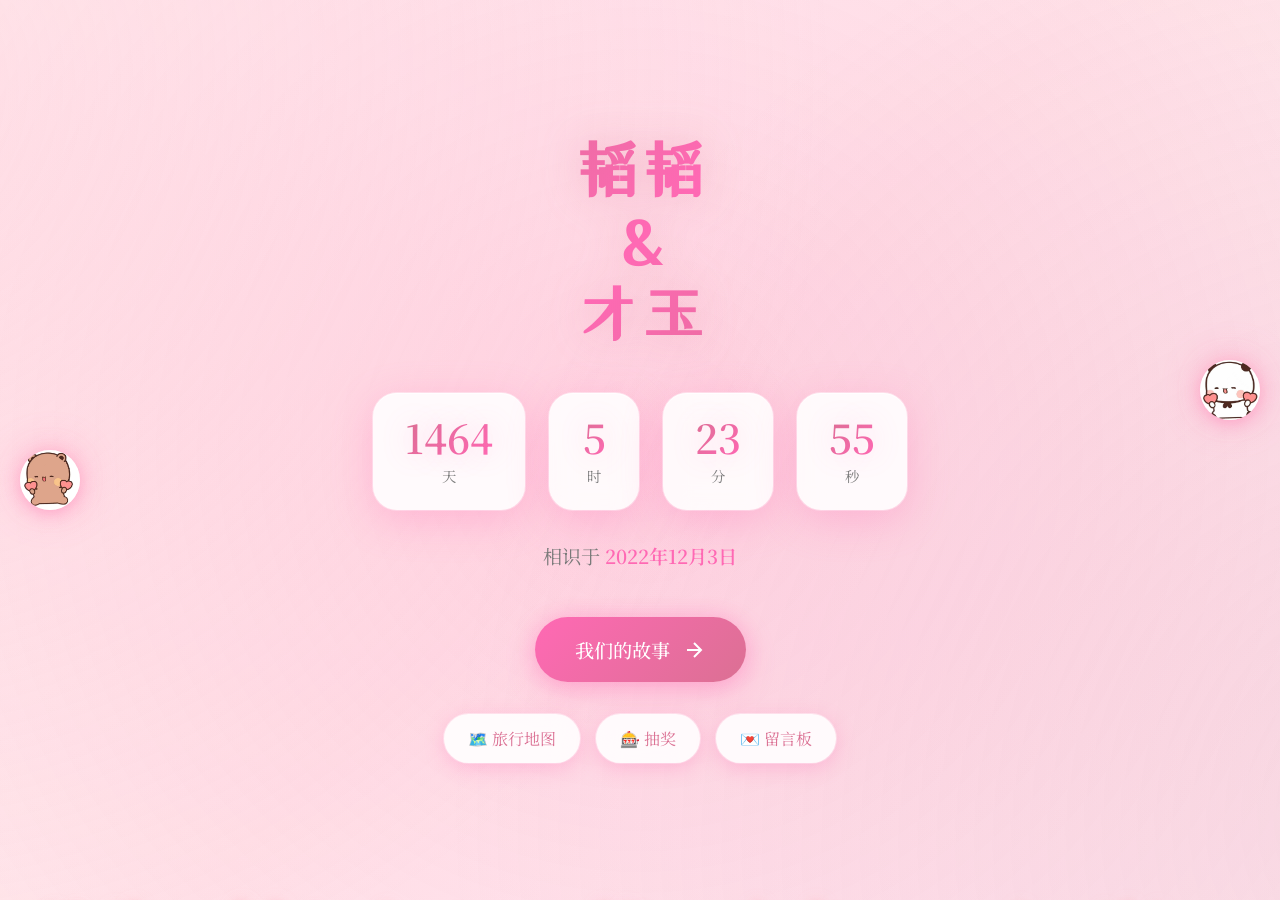
==== commit a7c340ac: "修改ui和添加图片" ====
--- a/index.html
+++ b/index.html
@@ -11,25 +11,14 @@
     <!-- 粒子背景 -->
     <div class="particles" id="particles"></div>
 
-    <!-- 动画图像 -->
-    <div class="floating-animations">
-        <div class="anim-img anim-left" id="anim1">
-            <img src="bubu.jpg" alt="动画1">
-            <audio id="sound1" src="bubu.mp3"></audio>
-        </div>
-        <div class="anim-img anim-right" id="anim2">
-            <img src="yier.jpg" alt="动画2">
-            <audio id="sound2" src="yier.mp3"></audio>
-        </div>
-    </div>
     <!-- 主页面容器 -->
     <main class="home">
         <div class="home-content">
             <!-- 标题 -->
             <h1 class="title">
-                <span class="title-name">你的名字</span>
-                <span class="title-heart">&</span>
-                <span class="title-name">你的名字</span>
+                <span class="title-name">韬韬</span>
+                <span class="title-name">&</span>
+                <span class="title-name">才玉</span>
             </h1>
 
             <!-- 纪念日倒计时 -->
@@ -72,6 +61,18 @@
         </div>
     </main>
 
+    <!-- 动画图像 -->
+    <div class="floating-animations">
+        <div class="anim-img anim-left" id="anim1">
+            <img src="bubu.jpg" alt="动画1">
+            <audio id="sound1" src="bubu.mp3"></audio>
+        </div>
+        <div class="anim-img anim-right" id="anim2">
+            <img src="yier.jpg" alt="动画2">
+            <audio id="sound2" src="yier.mp3"></audio>
+        </div>
+    </div>
+
     <script src="https://cdnjs.cloudflare.com/ajax/libs/gsap/3.12.5/gsap.min.js"></script>
     <script src="js/main.js"></script>
     <script>
@@ -84,13 +85,16 @@
         // 初始化粒子
         initParticles();
 
+        // 初始化主页动画
+        initHomeAnimation();
+
         // 动画图像点击音效
-        document.querySelectorAll('.anim-img').forEach(img => {
-            img.addEventListener('click', () => {
-                const audio = img.querySelector('audio');
+        document.querySelectorAll('.anim-img').forEach(elem => {
+            elem.addEventListener('click', () => {
+                const audio = elem.querySelector('audio');
                 if (audio) {
                     audio.currentTime = 0;
-                    audio.play().catch(() => {});
+                    audio.play();
                 }
             });
         });
--- a/css/style.css
+++ b/css/style.css
@@ -4,15 +4,54 @@
 
 /* CSS 变量 - 统一配色 */
 :root {
+    /* 主色系 - 粉色 */
     --pink-light: #FFF0F5;
     --pink-soft: #FFB6C1;
     --pink-medium: #FF69B4;
     --pink-deep: #DB7093;
     --pink-dark: #C71585;
+    /* 点缀色 - 淡紫（打破单一暖色） */
+    --lavender: #E8D5F2;
+    --lavender-soft: #F3EBF8;
+    /* 中性色 */
     --white: #FFFFFF;
-    --text-dark: #4A4A4A;
-    --text-light: #8B8B8B;
+    --text-dark: #3A3A3A;
+    --text-light: #7A7A7A;
+    /* 阴影 */
     --shadow-pink: rgba(255, 105, 180, 0.3);
+    /* 玻璃模糊系统 - 统一值 */
+    --blur-sm: 8px;
+    --blur-md: 12px;
+    --blur-lg: 16px;
+    /* 间距系统 - 4px 基准 */
+    --space-1: 4px;
+    --space-2: 8px;
+    --space-3: 12px;
+    --space-4: 16px;
+    --space-6: 24px;
+    --space-8: 32px;
+    --space-12: 48px;
+}
+
+/* 无障碍：焦点状态 */
+:focus-visible {
+    outline: 2px solid var(--pink-medium);
+    outline-offset: 3px;
+}
+
+/* 无障碍：尊重用户的动画偏好 */
+@media (prefers-reduced-motion: reduce) {
+    *, *::before, *::after {
+        animation-duration: 0.01ms !important;
+        animation-iteration-count: 1 !important;
+        transition-duration: 0.01ms !important;
+    }
+    /* 动画禁用时保留颜色过渡 */
+    .countdown-item::before,
+    .entry-btn::before {
+        animation: none !important;
+        opacity: 0.3 !important;
+    }
 }
 
 /* 重置样式 */
@@ -109,9 +148,9 @@
     display: flex;
     flex-direction: column;
     align-items: center;
-    background: rgba(255, 255, 255, 0.85);
-    backdrop-filter: blur(10px);
-    -webkit-backdrop-filter: blur(10px);
+    background: rgba(255, 255, 255, 0.88);
+    backdrop-filter: blur(var(--blur-md));
+    -webkit-backdrop-filter: blur(var(--blur-md));
     padding: 1.5rem 2rem;
     border-radius: 24px;
     box-shadow:
@@ -329,8 +368,8 @@
     align-items: center;
     gap: 0.5rem;
     background: rgba(255, 255, 255, 0.9);
-    backdrop-filter: blur(10px);
-    -webkit-backdrop-filter: blur(10px);
+    backdrop-filter: blur(var(--blur-md));
+    -webkit-backdrop-filter: blur(var(--blur-md));
     color: var(--pink-deep);
     text-decoration: none;
     font-size: 0.95rem;
@@ -403,18 +442,22 @@
 }
 
 .timeline-date {
-    font-size: 0.9rem;
-    color: var(--pink-medium);
+    display: inline-block;
+    font-size: 0.85rem;
+    color: var(--pink-dark);
     font-weight: 600;
-    margin-bottom: 0.5rem;
+    margin-bottom: var(--space-2);
+    background: var(--lavender-soft);
+    padding: var(--space-1) var(--space-3);
+    border-radius: var(--space-3);
 }
 
 .timeline-card {
-    background: rgba(255, 255, 255, 0.9);
-    backdrop-filter: blur(10px);
-    -webkit-backdrop-filter: blur(10px);
-    padding: 1.5rem;
-    border-radius: 24px;
+    background: rgba(255, 255, 255, 0.88);
+    backdrop-filter: blur(var(--blur-md));
+    -webkit-backdrop-filter: blur(var(--blur-md));
+    padding: var(--space-6);
+    border-radius: var(--space-6);
     box-shadow:
         0 10px 40px var(--shadow-pink),
         0 0 0 1px rgba(255, 255, 255, 0.5);
@@ -443,8 +486,9 @@
 
 .timeline-card .preview-image {
     width: 100%;
-    height: 150px;
-    object-fit: cover;
+    height: auto;
+    max-height: 200px;
+    object-fit: contain;
     border-radius: 12px;
     margin-bottom: 1rem;
 }
@@ -460,7 +504,7 @@
     width: 100%;
     height: 100%;
     background: rgba(0, 0, 0, 0.6);
-    backdrop-filter: blur(5px);
+    backdrop-filter: blur(var(--blur-sm));
     display: flex;
     align-items: center;
     justify-content: center;
@@ -478,8 +522,8 @@
 
 .modal-content {
     background: rgba(255, 255, 255, 0.95);
-    backdrop-filter: blur(20px);
-    -webkit-backdrop-filter: blur(20px);
+    backdrop-filter: blur(var(--blur-lg));
+    -webkit-backdrop-filter: blur(var(--blur-lg));
     border-radius: 30px;
     max-width: 700px;
     width: 100%;
@@ -524,10 +568,11 @@
 
 .modal-image {
     width: 100%;
-    height: 300px;
-    object-fit: cover;
-    border-radius: 20px;
-    margin-bottom: 1.5rem;
+    height: auto;
+    max-height: 50vh;
+    object-fit: contain;
+    display: block;
+    border-radius: 0;
 }
 
 .modal-date {
@@ -600,9 +645,9 @@
     display: inline-flex;
     align-items: center;
     gap: 0.5rem;
-    background: rgba(255, 255, 255, 0.85);
-    backdrop-filter: blur(10px);
-    -webkit-backdrop-filter: blur(10px);
+    background: rgba(255, 255, 255, 0.88);
+    backdrop-filter: blur(var(--blur-md));
+    -webkit-backdrop-filter: blur(var(--blur-md));
     color: var(--pink-deep);
     text-decoration: none;
     padding: 0.8rem 1.5rem;
@@ -660,6 +705,7 @@
 }
 
 .echarts-map {
+    position: relative;
     background: var(--white);
     border-radius: 20px;
     padding: 1rem;
@@ -670,30 +716,28 @@
 }
 
 .back-to-china {
-    position: absolute;
-    top: 1rem;
-    left: 1rem;
+    display: none;
+    align-items: center;
+    gap: 0.3rem;
     background: var(--white);
     color: var(--pink-deep);
-    padding: 0.6rem 1.2rem;
-    border-radius: 25px;
+    padding: 0.5rem 1rem;
+    border-radius: 20px;
     font-size: 0.9rem;
     cursor: pointer;
-    box-shadow: 0 5px 20px var(--shadow-pink);
-    z-index: 10;
-    opacity: 0;
-    visibility: hidden;
-    transition: all 0.3s ease;
+    box-shadow: 0 2px 10px var(--shadow-pink);
+    border: 1px solid var(--pink-light);
+    transition: all 0.3s;
+    user-select: none;
 }
 
 .back-to-china.visible {
-    opacity: 1;
-    visibility: visible;
+    display: inline-flex;
 }
 
 .back-to-china:hover {
     background: var(--pink-light);
-    transform: translateY(-2px);
+    transform: scale(1.05);
 }
 
 .city-list {
@@ -740,11 +784,81 @@
 }
 
 .modal-gallery {
+    position: relative;
     width: 100%;
-    height: 250px;
+    margin-bottom: 0.5rem;
+}
+
+.gallery-image-wrap {
+    width: 100%;
+    display: flex;
+    align-items: center;
+    justify-content: center;
+    min-height: 200px;
+    max-height: 50vh;
+    background: #f8f8f8;
+    border-radius: 20px;
     overflow: hidden;
-    border-radius: 20px;
+}
+
+.gallery-nav {
+    position: absolute;
+    top: 50%;
+    transform: translateY(-50%);
+    width: 36px;
+    height: 36px;
+    background: rgba(255, 255, 255, 0.9);
+    border: none;
+    border-radius: 50%;
+    cursor: pointer;
+    font-size: 1rem;
+    color: var(--pink-deep);
+    box-shadow: 0 2px 10px rgba(0,0,0,0.1);
+    z-index: 2;
+    display: flex;
+    align-items: center;
+    justify-content: center;
+    transition: all 0.3s;
+}
+
+.gallery-nav:hover {
+    background: var(--pink-soft);
+    transform: translateY(-50%) scale(1.1);
+}
+
+.gallery-prev { left: 10px; }
+.gallery-next { right: 10px; }
+
+.gallery-dots {
+    position: absolute;
+    bottom: 12px;
+    left: 50%;
+    transform: translateX(-50%);
+    display: flex;
+    gap: 8px;
+    z-index: 2;
+}
+
+.gallery-dot {
+    width: 8px;
+    height: 8px;
+    border-radius: 50%;
+    background: rgba(255, 255, 255, 0.6);
+    cursor: pointer;
+    transition: all 0.3s;
+}
+
+.gallery-dot.active {
+    background: var(--pink-deep);
+    transform: scale(1.3);
+}
+
+.gallery-caption {
+    text-align: center;
+    color: var(--text-dark);
+    font-size: 0.95rem;
     margin-bottom: 1rem;
+    min-height: 1.5rem;
 }
 
 @media (max-width: 768px) {
@@ -791,9 +905,9 @@
 }
 
 .chance-counter {
-    background: rgba(255, 255, 255, 0.85);
-    backdrop-filter: blur(10px);
-    -webkit-backdrop-filter: blur(10px);
+    background: rgba(255, 255, 255, 0.88);
+    backdrop-filter: blur(var(--blur-md));
+    -webkit-backdrop-filter: blur(var(--blur-md));
     display: inline-block;
     padding: 0.8rem 2rem;
     border-radius: 30px;
@@ -926,9 +1040,9 @@
 .prize-config {
     max-width: 600px;
     margin: 0 auto 3rem;
-    background: rgba(255, 255, 255, 0.85);
-    backdrop-filter: blur(10px);
-    -webkit-backdrop-filter: blur(10px);
+    background: rgba(255, 255, 255, 0.88);
+    backdrop-filter: blur(var(--blur-md));
+    -webkit-backdrop-filter: blur(var(--blur-md));
     border-radius: 24px;
     padding: 1.5rem;
     box-shadow:
@@ -968,9 +1082,9 @@
 .lottery-history {
     max-width: 600px;
     margin: 0 auto;
-    background: rgba(255, 255, 255, 0.85);
-    backdrop-filter: blur(10px);
-    -webkit-backdrop-filter: blur(10px);
+    background: rgba(255, 255, 255, 0.88);
+    backdrop-filter: blur(var(--blur-md));
+    -webkit-backdrop-filter: blur(var(--blur-md));
     border-radius: 24px;
     padding: 1.5rem;
     box-shadow:
@@ -1083,9 +1197,9 @@
 }
 
 .message-form {
-    background: rgba(255, 255, 255, 0.85);
-    backdrop-filter: blur(10px);
-    -webkit-backdrop-filter: blur(10px);
+    background: rgba(255, 255, 255, 0.88);
+    backdrop-filter: blur(var(--blur-md));
+    -webkit-backdrop-filter: blur(var(--blur-md));
     border-radius: 25px;
     padding: 2rem;
     box-shadow:
@@ -1191,9 +1305,9 @@
 }
 
 .messages-container {
-    background: rgba(255, 255, 255, 0.85);
-    backdrop-filter: blur(10px);
-    -webkit-backdrop-filter: blur(10px);
+    background: rgba(255, 255, 255, 0.88);
+    backdrop-filter: blur(var(--blur-md));
+    -webkit-backdrop-filter: blur(var(--blur-md));
     border-radius: 25px;
     padding: 2rem;
     box-shadow:
@@ -1221,8 +1335,8 @@
 
 .message-card {
     background: rgba(255, 240, 245, 0.8);
-    backdrop-filter: blur(10px);
-    -webkit-backdrop-filter: blur(10px);
+    backdrop-filter: blur(var(--blur-md));
+    -webkit-backdrop-filter: blur(var(--blur-md));
     border-radius: 20px;
     padding: 1.5rem;
     transition: all 0.3s;
@@ -1287,7 +1401,7 @@
     width: 100%;
     height: 100%;
     pointer-events: none;
-    z-index: 5;
+    z-index: 50;
 }
 
 .anim-img {
